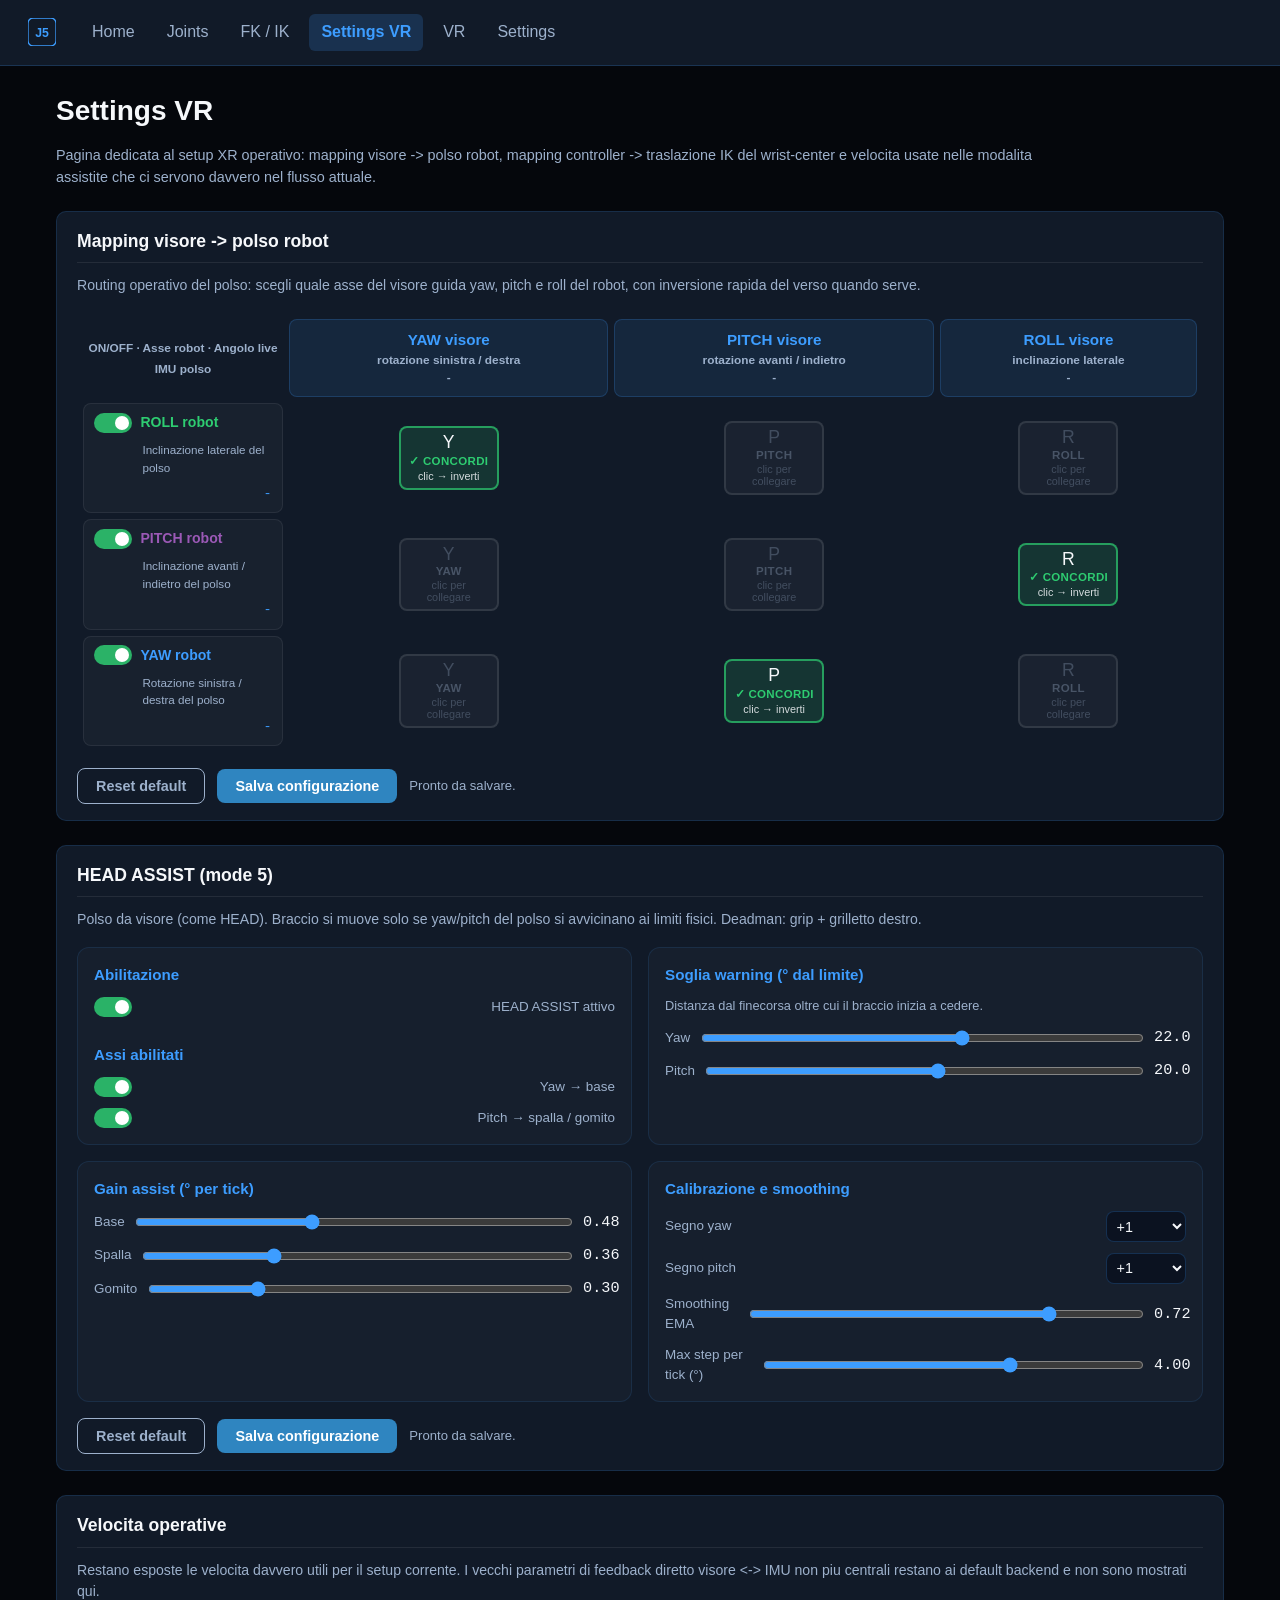
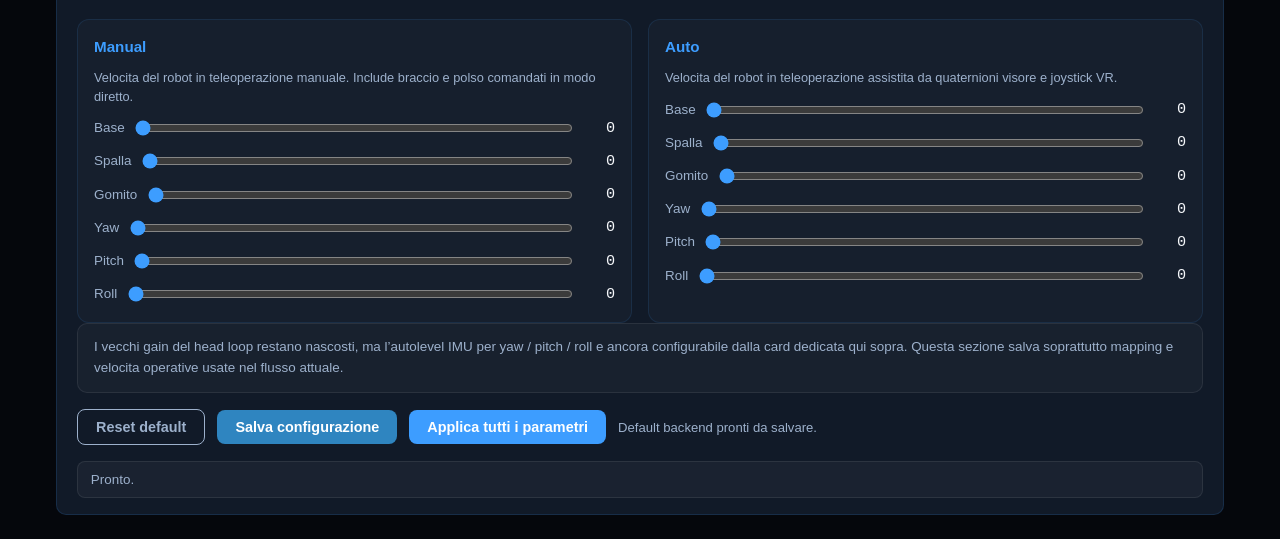
==== web/dashboard/imu-vr.html @ 510c110b "Initial slim workbench publication from local working tree" ====
<!DOCTYPE html>
<html lang="it">
<head>
  <meta charset="UTF-8">
  <meta name="viewport" content="width=device-width, initial-scale=1.0">
  <title>JONNY5 Dashboard - Settings VR</title>
  <link rel="icon" href="img/favicon.svg" type="image/svg+xml">
  <link rel="stylesheet" href="../shared/css/base.css">
  <link rel="stylesheet" href="css/dashboard.css">
  <style>
    /* Patch bay — specifico di questa pagina */
    .patchbay-wrap { margin-top: 1rem; overflow-x: auto; }
    .patchbay {
      border-collapse: separate;
      border-spacing: 6px;
      width: 100%;
      font-size: 0.88rem;
    }
    .patchbay th.pb-corner { width: 200px; }
    .patchbay th.pb-col {
      text-align: center;
      padding: 0.55rem 0.4rem;
      background: rgba(61,157,255,0.10);
      border: 1px solid rgba(61,157,255,0.2);
      border-radius: 8px;
    }
    .pb-col-main { font-size: 0.95rem; font-weight: 700; color: var(--primary, #3d9dff); }
    .pb-col-sub  { font-size: 0.74rem; color: var(--muted, #9db1cc); }
    .patchbay td.pb-row-label {
      padding: 0.5rem 0.65rem;
      background: rgba(255,255,255,0.03);
      border: 1px solid rgba(255,255,255,0.07);
      border-radius: 8px;
      display: flex;
      align-items: center;
      gap: 0.5rem;
      flex-wrap: wrap;
    }
    .pb-row-main { font-weight: 700; }
    .pb-row-sub  { width: 100%; padding-left: 48px; font-size: 0.73rem; color: var(--muted, #9db1cc); }
    .pb-row-live { margin-left: auto; font-size: 0.84rem; font-family: monospace; color: var(--primary, #3d9dff); }
    .pb-cell     { text-align: center; vertical-align: middle; padding: 0.35rem; }
    .pb-btn {
      display: inline-flex;
      flex-direction: column;
      align-items: center;
      justify-content: center;
      gap: 2px;
      width: 100px;
      min-height: 54px;
      padding: 6px 8px;
      border-radius: 8px;
      cursor: pointer;
      border: 2px solid rgba(255,255,255,0.10);
      background: rgba(255,255,255,0.04);
      color: var(--muted, #9db1cc);
      transition: all 0.15s ease;
      user-select: none;
      font-family: inherit;
    }
    .pb-btn:hover            { border-color: rgba(61,157,255,0.5); color: var(--text, #f6f8fb); }
    .pb-btn.pb-active        { background: rgba(46,204,113,0.15); border-color: rgba(46,204,113,0.7); color: var(--text, #f6f8fb); }
    .pb-btn.pb-active.pb-inv { background: rgba(239,68,68,0.15);  border-color: rgba(239,68,68,0.7); }
    .pb-btn.pb-disabled      { opacity: 0.35; pointer-events: none; }
    .pb-btn .pb-icon  { font-size: 1.1rem; line-height: 1; }
    .pb-btn .pb-label { font-size: 0.72rem; font-weight: 700; letter-spacing: 0.03em; }
    .pb-btn .pb-sign  { font-size: 0.68rem; opacity: 0.85; }
  </style>
<script src="../shared/js/j5_config.js"></script>
  <script type="module" src="js/imu_vr.js"></script>
  <script type="module" src="js/dashboard.js"></script>
</head>
<body>
  <div id="navbar"></div>

  <div class="content">
    <h1>Settings VR</h1>
    <p class="page-lead">
      Pagina dedicata al setup XR operativo: mapping visore -> polso robot, mapping controller -> traslazione IK
      del wrist-center e velocita usate nelle modalita assistite che ci servono davvero nel flusso attuale.
    </p>

    <div class="panel section">
      <h2>Mapping visore -> polso robot</h2>
      <p class="section-copy">
        Routing operativo del polso: scegli quale asse del visore guida yaw, pitch e roll del robot,
        con inversione rapida del verso quando serve.
      </p>

      <div class="patchbay-wrap">
        <table class="patchbay" id="patchbay-table">
          <thead>
            <tr>
              <th class="pb-corner">
                <span class="pb-col-sub">ON/OFF · Asse robot · Angolo live IMU polso</span>
              </th>
              <th class="pb-col">
                <div class="pb-col-main">YAW visore</div>
                <div class="pb-col-sub">rotazione sinistra / destra</div>
                <div class="pb-col-sub" id="live-vr-yaw">-</div>
              </th>
              <th class="pb-col">
                <div class="pb-col-main">PITCH visore</div>
                <div class="pb-col-sub">rotazione avanti / indietro</div>
                <div class="pb-col-sub" id="live-vr-pitch">-</div>
              </th>
              <th class="pb-col">
                <div class="pb-col-main">ROLL visore</div>
                <div class="pb-col-sub">inclinazione laterale</div>
                <div class="pb-col-sub" id="live-vr-roll">-</div>
              </th>
            </tr>
          </thead>
          <tbody>
            <tr>
              <td class="pb-row-label">
                <label class="toggle-en" title="Abilita o disabilita il servo ROLL">
                  <input type="checkbox" id="rt-en-roll" checked>
                  <span class="toggle-slider"></span>
                </label>
                <span class="pb-row-main" style="color:#2ecc71;">ROLL robot</span>
                <span class="pb-row-sub">Inclinazione laterale del polso</span>
                <span class="pb-row-live" id="rt-live-roll">-</span>
              </td>
              <td class="pb-cell"><button class="pb-btn" data-servo="roll" data-src="0" id="pb-roll-0"></button></td>
              <td class="pb-cell"><button class="pb-btn" data-servo="roll" data-src="1" id="pb-roll-1"></button></td>
              <td class="pb-cell"><button class="pb-btn" data-servo="roll" data-src="2" id="pb-roll-2"></button></td>
            </tr>
            <tr>
              <td class="pb-row-label">
                <label class="toggle-en" title="Abilita o disabilita il servo PITCH">
                  <input type="checkbox" id="rt-en-pitch" checked>
                  <span class="toggle-slider"></span>
                </label>
                <span class="pb-row-main" style="color:#9b59b6;">PITCH robot</span>
                <span class="pb-row-sub">Inclinazione avanti / indietro del polso</span>
                <span class="pb-row-live" id="rt-live-pitch">-</span>
              </td>
              <td class="pb-cell"><button class="pb-btn" data-servo="pitch" data-src="0" id="pb-pitch-0"></button></td>
              <td class="pb-cell"><button class="pb-btn" data-servo="pitch" data-src="1" id="pb-pitch-1"></button></td>
              <td class="pb-cell"><button class="pb-btn" data-servo="pitch" data-src="2" id="pb-pitch-2"></button></td>
            </tr>
            <tr>
              <td class="pb-row-label">
                <label class="toggle-en" title="Abilita o disabilita il servo YAW">
                  <input type="checkbox" id="rt-en-yaw" checked>
                  <span class="toggle-slider"></span>
                </label>
                <span class="pb-row-main" style="color:#3d9dff;">YAW robot</span>
                <span class="pb-row-sub">Rotazione sinistra / destra del polso</span>
                <span class="pb-row-live" id="rt-live-yaw">-</span>
              </td>
              <td class="pb-cell"><button class="pb-btn" data-servo="yaw" data-src="0" id="pb-yaw-0"></button></td>
              <td class="pb-cell"><button class="pb-btn" data-servo="yaw" data-src="1" id="pb-yaw-1"></button></td>
              <td class="pb-cell"><button class="pb-btn" data-servo="yaw" data-src="2" id="pb-yaw-2"></button></td>
            </tr>
          </tbody>
        </table>
      </div>

      <input type="hidden" id="rt-src-roll" value="2">
      <input type="hidden" id="rt-src-pitch" value="1">
      <input type="hidden" id="rt-src-yaw" value="0">

      <div class="send-row" style="margin-top:1rem;">
        <button class="btn-send-rpy" id="btn-reset-routing" style="background:transparent;border:1px solid var(--muted,#9db1cc);color:var(--muted,#9db1cc);">Reset default</button>
        <button type="button" class="btn-send-rpy save-config-btn" data-status-id="routing-status" data-success-label="Mapping visore" style="background:rgba(52,152,219,0.85);">Salva configurazione</button>
        <span class="send-status" id="routing-status">Pronto da salvare.</span>
      </div>

    </div>

    <div class="panel section" id="head-assist-panel">
      <h2>HEAD ASSIST (mode 5)</h2>
      <p class="section-copy">
        Polso da visore (come HEAD). Braccio si muove solo se yaw/pitch del polso si avvicinano
        ai limiti fisici. Deadman: grip + grilletto destro.
      </p>

      <div class="tune-grid" style="grid-template-columns:repeat(2, minmax(0, 1fr));">
        <div class="tune-group">
          <h3>Abilitazione</h3>
          <div class="tune-row">
            <label class="toggle-en" title="Abilita HEAD ASSIST lato server">
              <input type="checkbox" id="ha-enabled" checked>
              <span class="toggle-slider"></span>
            </label>
            <span>HEAD ASSIST attivo</span>
          </div>
          <h3 style="margin-top:1rem;">Assi abilitati</h3>
          <div class="tune-row">
            <label class="toggle-en"><input type="checkbox" id="ha-en-yaw" checked><span class="toggle-slider"></span></label>
            <span>Yaw → base</span>
          </div>
          <div class="tune-row">
            <label class="toggle-en"><input type="checkbox" id="ha-en-pitch" checked><span class="toggle-slider"></span></label>
            <span>Pitch → spalla / gomito</span>
          </div>
        </div>
        <div class="tune-group">
          <h3>Soglia warning (° dal limite)</h3>
          <div class="tune-note">Distanza dal finecorsa oltre cui il braccio inizia a cedere.</div>
          <div class="tune-row"><label for="ha-yaw-warn">Yaw</label><input type="range" id="ha-yaw-warn" min="3" max="35" step="0.5" value="22"><span class="tune-val" id="tv-ha-yaw-warn">22</span></div>
          <div class="tune-row"><label for="ha-pitch-warn">Pitch</label><input type="range" id="ha-pitch-warn" min="3" max="35" step="0.5" value="20"><span class="tune-val" id="tv-ha-pitch-warn">20</span></div>
        </div>
      </div>

      <div class="tune-grid" style="margin-top:1rem;grid-template-columns:repeat(2, minmax(0, 1fr));">
        <div class="tune-group">
          <h3>Gain assist (° per tick)</h3>
          <div class="tune-row"><label for="ha-gain-base">Base</label><input type="range" id="ha-gain-base" min="0" max="1.2" step="0.01" value="0.48"><span class="tune-val" id="tv-ha-gain-base">0.48</span></div>
          <div class="tune-row"><label for="ha-gain-spalla">Spalla</label><input type="range" id="ha-gain-spalla" min="0" max="1.2" step="0.01" value="0.36"><span class="tune-val" id="tv-ha-gain-spalla">0.36</span></div>
          <div class="tune-row"><label for="ha-gain-gomito">Gomito</label><input type="range" id="ha-gain-gomito" min="0" max="1.2" step="0.01" value="0.30"><span class="tune-val" id="tv-ha-gain-gomito">0.30</span></div>
        </div>
        <div class="tune-group">
          <h3>Calibrazione e smoothing</h3>
          <div class="tune-row"><label for="ha-sign-yaw">Segno yaw</label>
            <select id="ha-sign-yaw" style="min-width:5rem;padding:0.35rem;border-radius:8px;"><option value="1">+1</option><option value="-1">-1</option></select></div>
          <div class="tune-row"><label for="ha-sign-pitch">Segno pitch</label>
            <select id="ha-sign-pitch" style="min-width:5rem;padding:0.35rem;border-radius:8px;"><option value="1">+1</option><option value="-1">-1</option></select></div>
          <div class="tune-row"><label for="ha-assist-alpha">Smoothing EMA</label><input type="range" id="ha-assist-alpha" min="0.05" max="0.92" step="0.01" value="0.72"><span class="tune-val" id="tv-ha-assist-alpha">0.72</span></div>
          <div class="tune-row"><label for="ha-max-step">Max step per tick (°)</label><input type="range" id="ha-max-step" min="0.2" max="6" step="0.05" value="4.0"><span class="tune-val" id="tv-ha-max-step">4.0</span></div>
        </div>
      </div>

      <div class="send-row" style="margin-top:1rem;">
        <button class="btn-send-rpy" id="btn-reset-head-assist" style="background:transparent;border:1px solid var(--muted,#9db1cc);color:var(--muted,#9db1cc);">Reset default</button>
        <button type="button" class="btn-send-rpy save-config-btn" data-status-id="head-assist-status" data-success-label="HEAD ASSIST" style="background:rgba(52,152,219,0.85);">Salva configurazione</button>
        <span class="send-status" id="head-assist-status">Pronto da salvare.</span>
      </div>
    </div>

    <div class="panel section">
      <h2>Velocita operative</h2>
      <p class="section-copy">
        Restano esposte le velocita davvero utili per il setup corrente. I vecchi parametri di feedback
        diretto visore <-> IMU non piu centrali restano ai default backend e non sono mostrati qui.
      </p>

      <div class="tune-grid" style="grid-template-columns:repeat(2, minmax(0, 1fr));">
        <div class="tune-group">
          <h3>Manual</h3>
          <div class="tune-note">Velocita del robot in teleoperazione manuale. Include braccio e polso comandati in modo diretto.</div>
          <div class="tune-row"><label for="tg-vel-base">Base</label><input type="range" id="tg-vel-base" min="0" max="600" step="1" value="0"><span class="tune-val" id="tv-vel-base">0</span></div>
          <div class="tune-row"><label for="tg-vel-spalla">Spalla</label><input type="range" id="tg-vel-spalla" min="0" max="600" step="1" value="0"><span class="tune-val" id="tv-vel-spalla">0</span></div>
          <div class="tune-row"><label for="tg-vel-gomito">Gomito</label><input type="range" id="tg-vel-gomito" min="0" max="600" step="1" value="0"><span class="tune-val" id="tv-vel-gomito">0</span></div>
          <div class="tune-row"><label for="tg-vel-yaw">Yaw</label><input type="range" id="tg-vel-yaw" min="0" max="600" step="1" value="0"><span class="tune-val" id="tv-vel-yaw">0</span></div>
          <div class="tune-row"><label for="tg-vel-pitch">Pitch</label><input type="range" id="tg-vel-pitch" min="0" max="600" step="1" value="0"><span class="tune-val" id="tv-vel-pitch">0</span></div>
          <div class="tune-row"><label for="tg-vel-roll">Roll</label><input type="range" id="tg-vel-roll" min="0" max="600" step="1" value="0"><span class="tune-val" id="tv-vel-roll">0</span></div>
        </div>

        <div class="tune-group">
          <h3>Auto</h3>
          <div class="tune-note">Velocita del robot in teleoperazione assistita da quaternioni visore e joystick VR.</div>
          <div class="tune-row"><label for="tg-vel-base-head">Base</label><input type="range" id="tg-vel-base-head" min="0" max="600" step="1" value="0"><span class="tune-val" id="tv-vel-base-head">0</span></div>
          <div class="tune-row"><label for="tg-vel-spalla-head">Spalla</label><input type="range" id="tg-vel-spalla-head" min="0" max="600" step="1" value="0"><span class="tune-val" id="tv-vel-spalla-head">0</span></div>
          <div class="tune-row"><label for="tg-vel-gomito-head">Gomito</label><input type="range" id="tg-vel-gomito-head" min="0" max="600" step="1" value="0"><span class="tune-val" id="tv-vel-gomito-head">0</span></div>
          <div class="tune-row"><label for="tg-vel-yaw-head">Yaw</label><input type="range" id="tg-vel-yaw-head" min="0" max="600" step="1" value="0"><span class="tune-val" id="tv-vel-yaw-head">0</span></div>
          <div class="tune-row"><label for="tg-vel-pitch-head">Pitch</label><input type="range" id="tg-vel-pitch-head" min="0" max="600" step="1" value="0"><span class="tune-val" id="tv-vel-pitch-head">0</span></div>
          <div class="tune-row"><label for="tg-vel-roll-head">Roll</label><input type="range" id="tg-vel-roll-head" min="0" max="600" step="1" value="0"><span class="tune-val" id="tv-vel-roll-head">0</span></div>
        </div>
      </div>

      <div class="note-box">
        I vecchi gain del head loop restano nascosti, ma l’autolevel IMU per yaw / pitch / roll e
        ancora configurabile dalla card dedicata qui sopra. Questa sezione salva soprattutto mapping
        e velocita operative usate nel flusso attuale.
      </div>

      <div class="send-row" style="margin-top:1rem;">
        <button class="btn-send-rpy" id="btn-reset-params" style="background:transparent;border:1px solid var(--muted,#9db1cc);color:var(--muted,#9db1cc);">Reset default</button>
        <button type="button" class="btn-send-rpy save-config-btn" data-status-id="params-status" data-success-label="Velocita operative" style="background:rgba(52,152,219,0.85);">Salva configurazione</button>
        <button type="button" class="btn-send-rpy apply-all-params">Applica tutti i parametri</button>
        <span class="send-status" id="params-status">Salva persiste sul Raspberry. Applica invia al firmware.</span>
      </div>

      <div class="status-bar" id="global-status" style="margin-top:1rem;">Pronto.</div>
    </div>
  </div>

  <script>
    fetch("navbar.html")
      .then((r) => r.text())
      .then((html) => {
        document.getElementById("navbar").innerHTML = html;
        document.dispatchEvent(new CustomEvent("navbar-loaded"));
      });
  </script>
</body>
</html>
---- web/shared/css/base.css ----
/* Base palette + reset per tutto JONNY5-4.0 */
:root {
    --bg: #05070c;
    --panel: #111a28;
    --text: #f6f8fb;
    --muted: #9db1cc;
    --primary: #3d9dff;
    --secondary: #12c2b2;
    --danger: #ff5161;
    --success: #4caf50;
    --warning: #ff9800;
}
* { margin:0; padding:0; box-sizing:border-box; }
body { font-family: "Segoe UI", sans-serif; }
---- web/dashboard/css/dashboard.css ----
/* ============================================================
   JONNY5-4.0 — Dashboard design system
   Fonte: base.css definisce le variabili :root
   ============================================================ */

/* ── Body & layout ──────────────────────────────────────────── */
body {
  background: var(--bg, #05070c);
  color: var(--text, #f6f8fb);
  font-family: -apple-system, BlinkMacSystemFont, "Segoe UI", Roboto, sans-serif;
  line-height: 1.5;
}

.content {
  max-width: 1200px;
  margin: 0 auto;
  padding: 1.5rem 1rem;
}

.content h1 {
  font-size: 1.75rem;
  margin-bottom: 0.75rem;
}

/* ── Navbar ─────────────────────────────────────────────────── */
.navbar {
  display: flex;
  align-items: center;
  gap: 0.5rem;
  padding: 0.75rem 1rem;
  background: var(--panel, #111a28);
  border-bottom: 1px solid rgba(61, 157, 255, 0.2);
  flex-wrap: wrap;
}
.navbar a {
  color: var(--muted, #9db1cc);
  text-decoration: none;
  padding: 0.4rem 0.75rem;
  border-radius: 6px;
  transition: color 0.15s, background 0.15s;
}
.navbar a:hover {
  color: var(--text, #f6f8fb);
  background: rgba(61, 157, 255, 0.12);
}
.navbar a.active {
  color: var(--primary, #3d9dff);
  background: rgba(61, 157, 255, 0.18);
  font-weight: 600;
}
.navbar-brand {
  padding: 0.25rem;
  margin-right: 0.25rem;
  display: flex;
  align-items: center;
}
.navbar-icon { display: block; vertical-align: middle; }

/* ── Panels ─────────────────────────────────────────────────── */
.panel {
  background: var(--panel, #111a28);
  border: 1px solid rgba(61, 157, 255, 0.15);
  border-radius: 10px;
  padding: 1rem 1.25rem;
  margin-bottom: 1rem;
}
.panel h2 {
  font-size: 1.1rem;
  margin-bottom: 0.75rem;
  padding-bottom: 0.5rem;
  border-bottom: 1px solid rgba(255, 255, 255, 0.08);
}
.panel-elevated { box-shadow: 0 4px 20px rgba(0, 0, 0, 0.4); }

/* Panel header: titolo a sinistra + pulsante a destra */
.panel-header {
  display: flex;
  align-items: center;
  justify-content: space-between;
  gap: 0.75rem;
  margin-bottom: 0.75rem;
}
.panel-header h2 { margin: 0; border-bottom: none; padding-bottom: 0; }

.section { margin-bottom: 1.5rem; }
.section:last-child { margin-bottom: 0; }

/* ── Grid utilities ─────────────────────────────────────────── */
.grid { display: grid; gap: 1rem; }
.grid-2 { grid-template-columns: repeat(2, 1fr); }
.grid-3 { grid-template-columns: repeat(3, 1fr); }
.grid-4 { grid-template-columns: repeat(4, minmax(180px, 1fr)); gap: 24px; }

@media (max-width: 768px) {
  .grid-2, .grid-3, .grid-4 { grid-template-columns: 1fr; }
}

/* ── Spacing utilities ──────────────────────────────────────── */
.util-mt-1 { margin-top: 0.5rem; }
.util-mt-2 { margin-top: 1rem; }
.util-mb-1 { margin-bottom: 0.5rem; }
.util-mb-2 { margin-bottom: 1rem; }

/* ── Buttons ─────────────────────────────────────────────────── */
.btn {
  padding: 10px 20px;
  border-radius: 8px;
  font-weight: 600;
  cursor: pointer;
  border: none;
  font-size: 14px;
  font-family: inherit;
  transition: opacity 0.15s, background 0.15s;
  display: inline-flex;
  align-items: center;
  gap: 0.35rem;
  line-height: 1;
}
.btn:hover { opacity: 0.88; }
.btn.primary  { background: var(--primary, #3d9dff); color: #fff; }
.btn.danger   { background: var(--danger, #ff5161); color: #fff; }
.btn.success  { background: var(--success, #4caf50); color: #fff; }
.btn.ghost {
  background: transparent;
  color: var(--muted, #9db1cc);
  border: 1px solid rgba(157, 177, 204, 0.4);
}
.btn.ghost:hover { color: var(--text); border-color: var(--muted); }
.btn.ghost.active {
  background: rgba(46, 204, 113, 0.15);
  color: #6ee7b7;
  border-color: rgba(46, 204, 113, 0.55);
}
/* Pulsanti modalità: display-only sulla dashboard (disabled), ma lo stato active rimane luminoso */
.btn.ghost.active:disabled,
.btn.ghost.active[disabled] {
  opacity: 1;
  cursor: default;
}
/* Dimensioni */
.btn-sm, .btn.sm { padding: 6px 14px; font-size: 0.82rem; }
.btn-xs          { padding: 4px 10px; font-size: 0.76rem; }

/* Pulsante azione (ex btn-send-rpy) — usato in imu-vr e settings */
.btn-action {
  background: var(--primary, #3d9dff);
  color: #fff;
  border: none;
  border-radius: 8px;
  padding: 9px 18px;
  font-size: 0.9rem;
  font-weight: 700;
  cursor: pointer;
  font-family: inherit;
  transition: opacity 0.15s;
}
.btn-action:hover { opacity: 0.86; }
.btn-action.danger  { background: var(--danger, #ff5161); }
.btn-action.ghost   {
  background: transparent;
  border: 1px solid rgba(157, 177, 204, 0.4);
  color: var(--muted, #9db1cc);
}
/* Alias legacy usato nei file esistenti */
.btn-send-rpy {
  background: var(--primary, #3d9dff);
  color: #fff;
  border: none;
  border-radius: 8px;
  padding: 9px 18px;
  font-size: 0.9rem;
  font-weight: 700;
  cursor: pointer;
  font-family: inherit;
  transition: opacity 0.15s;
}
.btn-send-rpy:hover { opacity: 0.86; }
.btn-send-rpy.danger { background: var(--danger, #ff5161); }

/* ── State pills (glass style — coerente su tutte le pagine) ── */
.state-pill {
  display: inline-block;
  padding: 3px 10px;
  border-radius: 12px;
  font-size: 0.78rem;
  font-weight: 700;
  letter-spacing: 0.04em;
  white-space: nowrap;
}
.state-on      { background: rgba(46, 204, 113, 0.15); color: #6ee7b7; border: 1px solid rgba(46, 204, 113, 0.45); }
.state-off     { background: rgba(239, 68, 68, 0.15);  color: #fca5a5; border: 1px solid rgba(239, 68, 68, 0.4); }
.state-warn    { background: rgba(245, 158, 11, 0.15); color: #fcd34d; border: 1px solid rgba(245, 158, 11, 0.4); }
.state-unknown { background: rgba(148, 163, 184, 0.12); color: #94a3b8; border: 1px solid rgba(148, 163, 184, 0.3); }

/* ── Form elements — stile globale coerente ──────────────────── */
input[type="number"],
input[type="text"],
input[type="email"] {
  background: rgba(10, 17, 32, 0.9);
  border: 1px solid rgba(61, 157, 255, 0.22);
  border-radius: 6px;
  color: var(--text, #f6f8fb);
  font-size: 0.9rem;
  padding: 0.35rem 0.5rem;
  font-family: inherit;
  transition: border-color 0.15s;
}
input[type="number"]:focus,
input[type="text"]:focus {
  outline: none;
  border-color: var(--primary, #3d9dff);
}
input[type="number"]:disabled,
input[type="text"]:disabled {
  opacity: 0.4;
  cursor: not-allowed;
}
input[type="range"] {
  accent-color: var(--primary, #3d9dff);
  cursor: pointer;
  width: 100%;
}
select {
  background: rgba(10, 17, 32, 0.9);
  border: 1px solid rgba(61, 157, 255, 0.22);
  border-radius: 6px;
  color: var(--text, #f6f8fb);
  padding: 0.35rem 0.6rem;
  font-family: inherit;
  font-size: 0.9rem;
  transition: border-color 0.15s;
}
select:focus { outline: none; border-color: var(--primary, #3d9dff); }

/* ── Toggle switch ──────────────────────────────────────────── */
.toggle-en {
  position: relative;
  display: inline-block;
  width: 38px;
  height: 20px;
  flex-shrink: 0;
}
.toggle-en input { opacity: 0; width: 0; height: 0; }
.toggle-slider {
  position: absolute;
  inset: 0;
  background: rgba(255, 255, 255, 0.15);
  border-radius: 999px;
  cursor: pointer;
  transition: background 0.2s;
}
.toggle-slider::before {
  content: "";
  position: absolute;
  left: 3px;
  bottom: 3px;
  width: 14px;
  height: 14px;
  border-radius: 50%;
  background: #fff;
  transition: transform 0.2s;
}
.toggle-en input:checked + .toggle-slider { background: rgba(46, 204, 113, 0.85); }
.toggle-en input:checked + .toggle-slider::before { transform: translateX(18px); }

/* ── Text helpers ───────────────────────────────────────────── */
.section-copy {
  margin: 0 0 1rem;
  color: var(--muted, #9db1cc);
  font-size: 0.88rem;
  line-height: 1.55;
}
.page-lead {
  max-width: 980px;
  margin-bottom: 1.4rem;
  color: var(--muted, #9db1cc);
  font-size: 0.9rem;
  line-height: 1.55;
}

/* ── Status bar ─────────────────────────────────────────────── */
.status-bar {
  padding: 0.45rem 0.8rem;
  border-radius: 8px;
  font-size: 0.84rem;
  background: rgba(255, 255, 255, 0.04);
  border: 1px solid rgba(255, 255, 255, 0.08);
  color: var(--muted, #9db1cc);
  min-height: 28px;
}
.status-bar.ok  { background: rgba(46, 204, 113, 0.10); color: #6ee7b7; border-color: rgba(46, 204, 113, 0.45); }
.status-bar.err { background: rgba(239, 68, 68, 0.10);  color: #fca5a5; border-color: rgba(239, 68, 68, 0.45); }

/* ── Send row ───────────────────────────────────────────────── */
.send-row {
  display: flex;
  gap: 0.75rem;
  align-items: center;
  flex-wrap: wrap;
}
.send-status {
  font-size: 0.82rem;
  color: var(--muted, #9db1cc);
}

/* ── Sync line (stato operazione in corso) ───────────────────── */
.vr-sync-line {
  font-size: 0.82rem;
  margin: 0.35rem 0 0.6rem;
  padding: 0.4rem 0.65rem;
  border-radius: 6px;
  border: 1px solid rgba(255, 255, 255, 0.10);
  color: var(--muted, #9db1cc);
}
.vr-sync-line.ok      { border-color: rgba(46, 204, 113, 0.45); color: #6ee7b7; }
.vr-sync-line.err     { border-color: rgba(239, 68, 68, 0.45);  color: #fca5a5; }
.vr-sync-line.waiting { border-color: rgba(61, 157, 255, 0.35); color: #8ebfff; }

/* ── Note box ───────────────────────────────────────────────── */
.note-box {
  padding: 0.85rem 1rem;
  border-radius: 10px;
  background: rgba(255, 255, 255, 0.03);
  border: 1px solid rgba(255, 255, 255, 0.08);
  color: var(--muted, #9db1cc);
  font-size: 0.84rem;
  line-height: 1.55;
}
.note-box strong { color: var(--text); }

/* ── Tune grid system (config/tuning panels) ─────────────────── */
.tune-grid {
  display: grid;
  grid-template-columns: repeat(3, minmax(0, 1fr));
  gap: 1rem;
}
@media (max-width: 980px) {
  .tune-grid { grid-template-columns: 1fr; }
}
.tune-group {
  background: rgba(255, 255, 255, 0.025);
  border: 1px solid rgba(61, 157, 255, 0.12);
  border-radius: 12px;
  padding: 1rem;
  display: flex;
  flex-direction: column;
  gap: 0.65rem;
}
.tune-group h3 {
  margin: 0;
  font-size: 0.95rem;
  color: var(--primary, #3d9dff);
  font-weight: 700;
}
.tune-note {
  font-size: 0.8rem;
  color: var(--muted, #9db1cc);
  line-height: 1.45;
}
.tune-row {
  display: flex;
  align-items: center;
  justify-content: space-between;
  gap: 0.65rem;
  font-size: 0.84rem;
  color: var(--muted, #9db1cc);
}
.tune-row input[type="range"] { width: 100%; }
.tune-val {
  color: var(--text, #f6f8fb);
  font-family: ui-monospace, "Cascadia Code", monospace;
  font-size: 0.95rem;
  min-width: 3.5ch;
  text-align: right;
}

/* ── Hero ───────────────────────────────────────────────────── */
.hero {
  background: linear-gradient(135deg, rgba(34, 72, 141, 0.35), rgba(18, 194, 178, 0.3));
  border-left: 5px solid var(--primary, #3d9dff);
  border-radius: 14px;
  padding: 22px 24px;
  margin-bottom: 1.5rem;
}
.hero-title    { font-size: 1.9rem; margin: 0; font-weight: 700; }
.hero-subtitle { margin-top: 4px; color: var(--muted); font-size: 0.95rem; }

/* ── Diagnostic row ─────────────────────────────────────────── */
.row { display: flex; gap: 12px; flex-wrap: wrap; margin-top: 12px; }
.diagnostic-row { display: flex; gap: 16px; flex-wrap: wrap; margin-top: 16px; }
.diag-box {
  display: flex;
  flex-direction: column;
  background: rgba(255, 255, 255, 0.04);
  padding: 10px 14px;
  border-radius: 10px;
  border: 1px solid rgba(255, 255, 255, 0.08);
  min-width: 110px;
}
.diag-label { color: var(--muted); font-size: 0.72rem; text-transform: uppercase; letter-spacing: 0.04em; }
.diag-value { margin-top: 5px; font-size: 0.88rem; font-weight: 600; }

/* ── Telemetry rows ─────────────────────────────────────────── */
.telemetry-list { margin-top: 12px; }
.t-row {
  display: flex;
  justify-content: space-between;
  padding: 6px 0;
  border-bottom: 1px solid rgba(255, 255, 255, 0.05);
  font-size: 0.88rem;
}
.t-row-muted { font-size: 0.8rem; opacity: 0.5; padding: 3px 0; }
.section-title { color: var(--text); font-size: 1rem; margin-bottom: 0.5rem; }

/* ── Event log ──────────────────────────────────────────────── */
.event-log {
  height: 200px;
  overflow-y: auto;
  padding: 8px;
  background: rgba(0, 0, 0, 0.3);
  border-radius: 10px;
  font-family: ui-monospace, "Cascadia Code", monospace;
  font-size: 0.75rem;
  line-height: 1.55;
}

/* ── Save feedback inline ───────────────────────────────────── */
.save-feedback {
  font-size: 0.82rem;
  margin-left: 0.5rem;
  opacity: 0;
  transition: opacity 0.3s;
}
.save-feedback.visible { opacity: 1; }
.save-feedback.ok  { color: #6ee7b7; }
.save-feedback.err { color: #fca5a5; }

/* ── Badge sola lettura ─────────────────────────────────────── */
.badge-readonly {
  display: inline-block;
  font-size: 0.7rem;
  font-weight: 600;
  color: var(--warning, #ff9800);
  border: 1px solid var(--warning, #ff9800);
  border-radius: 4px;
  padding: 0.1rem 0.4rem;
  margin-left: 0.4rem;
  vertical-align: middle;
  opacity: 0.8;
}
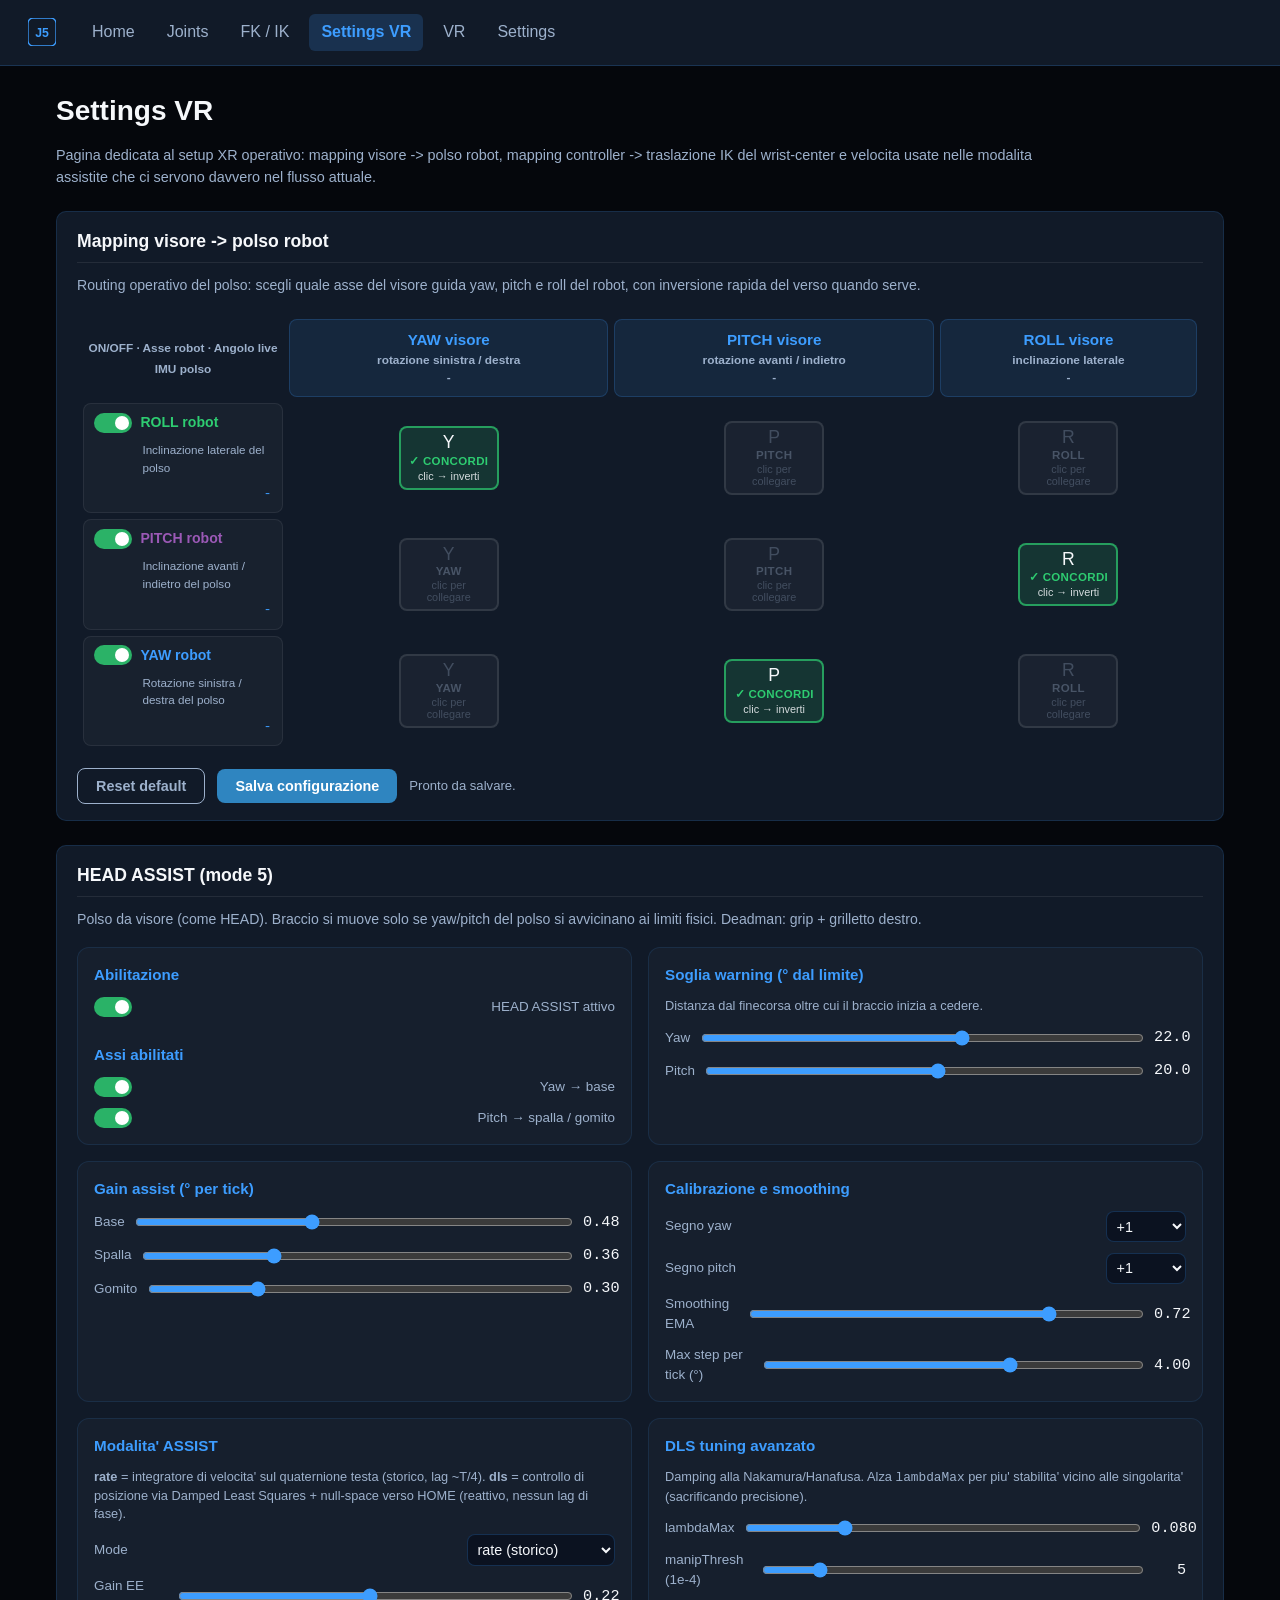
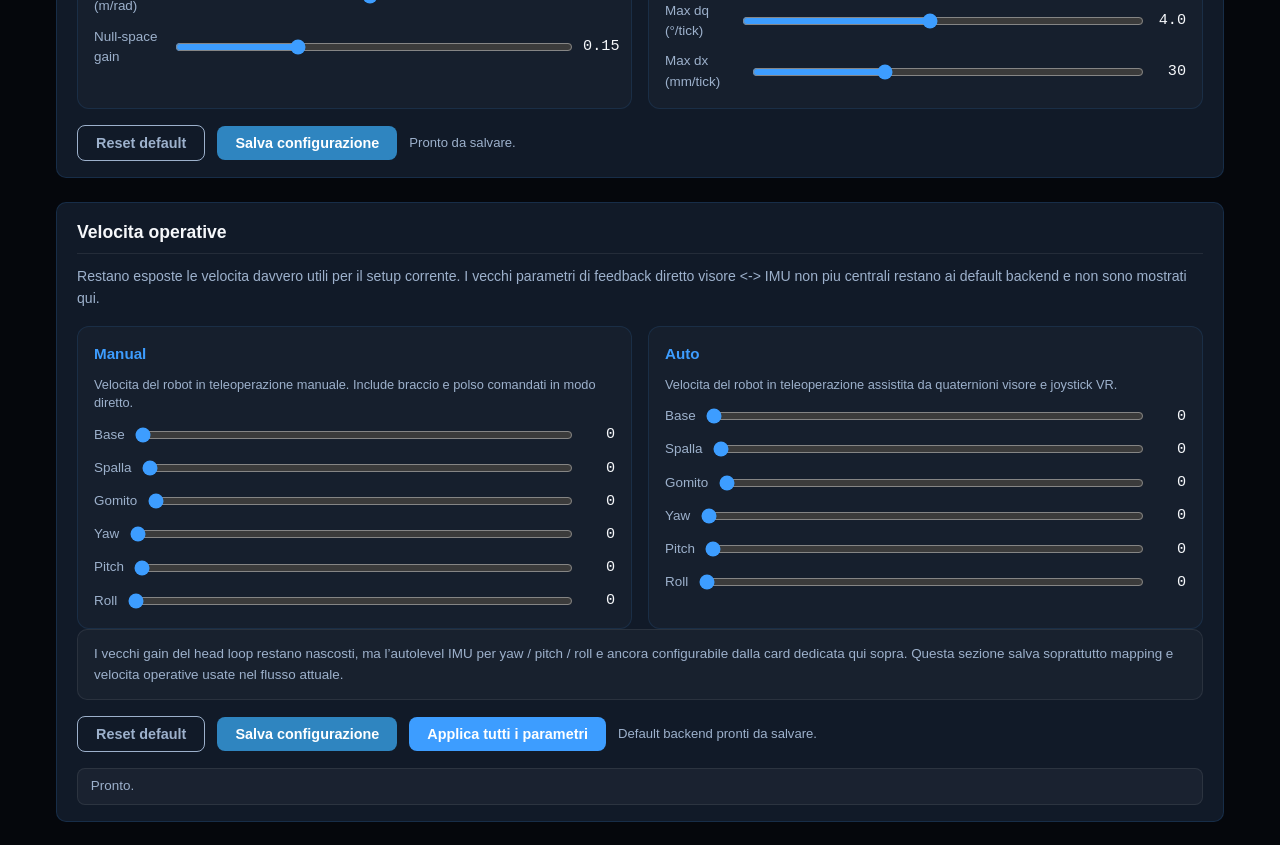
==== commit 7ae12329: "[UPDATE] Sync project state - Add DLS assist prototype and smoke verification - Update VR IMU dashbo" ====
--- a/web/dashboard/imu-vr.html
+++ b/web/dashboard/imu-vr.html
@@ -223,6 +223,36 @@
         </div>
       </div>
 
+      <div class="tune-grid" style="margin-top:1rem;grid-template-columns:repeat(2, minmax(0, 1fr));">
+        <div class="tune-group">
+          <h3>Modalita' ASSIST</h3>
+          <div class="tune-note">
+            <b>rate</b> = integratore di velocita' sul quaternione testa (storico, lag ~T/4).
+            <b>dls</b> = controllo di posizione via Damped Least Squares + null-space verso HOME
+            (reattivo, nessun lag di fase).
+          </div>
+          <div class="tune-row">
+            <label for="ha-mode">Mode</label>
+            <select id="ha-mode" style="min-width:7rem;padding:0.35rem;border-radius:8px;">
+              <option value="rate">rate (storico)</option>
+              <option value="dls">dls (sperimentale)</option>
+            </select>
+          </div>
+          <div class="tune-row"><label for="hdls-gain-m">Gain EE (m/rad)</label><input type="range" id="hdls-gain-m" min="0.05" max="0.40" step="0.01" value="0.22"><span class="tune-val" id="tv-hdls-gain-m">0.22</span></div>
+          <div class="tune-row"><label for="hdls-null-gain">Null-space gain</label><input type="range" id="hdls-null-gain" min="0" max="0.5" step="0.01" value="0.15"><span class="tune-val" id="tv-hdls-null-gain">0.15</span></div>
+        </div>
+        <div class="tune-group">
+          <h3>DLS tuning avanzato</h3>
+          <div class="tune-note">
+            Damping alla Nakamura/Hanafusa. Alza <code>lambdaMax</code> per piu' stabilita' vicino alle singolarita' (sacrificando precisione).
+          </div>
+          <div class="tune-row"><label for="hdls-lambda-max">lambdaMax</label><input type="range" id="hdls-lambda-max" min="0.01" max="0.30" step="0.005" value="0.08"><span class="tune-val" id="tv-hdls-lambda-max">0.08</span></div>
+          <div class="tune-row"><label for="hdls-manip-thresh">manipThresh (1e-4)</label><input type="range" id="hdls-manip-thresh" min="1" max="30" step="1" value="5"><span class="tune-val" id="tv-hdls-manip-thresh">5</span></div>
+          <div class="tune-row"><label for="hdls-max-dq">Max dq (°/tick)</label><input type="range" id="hdls-max-dq" min="0.5" max="8" step="0.1" value="4.0"><span class="tune-val" id="tv-hdls-max-dq">4.0</span></div>
+          <div class="tune-row"><label for="hdls-max-dx">Max dx (mm/tick)</label><input type="range" id="hdls-max-dx" min="5" max="80" step="1" value="30"><span class="tune-val" id="tv-hdls-max-dx">30</span></div>
+        </div>
+      </div>
+
       <div class="send-row" style="margin-top:1rem;">
         <button class="btn-send-rpy" id="btn-reset-head-assist" style="background:transparent;border:1px solid var(--muted,#9db1cc);color:var(--muted,#9db1cc);">Reset default</button>
         <button type="button" class="btn-send-rpy save-config-btn" data-status-id="head-assist-status" data-success-label="HEAD ASSIST" style="background:rgba(52,152,219,0.85);">Salva configurazione</button>
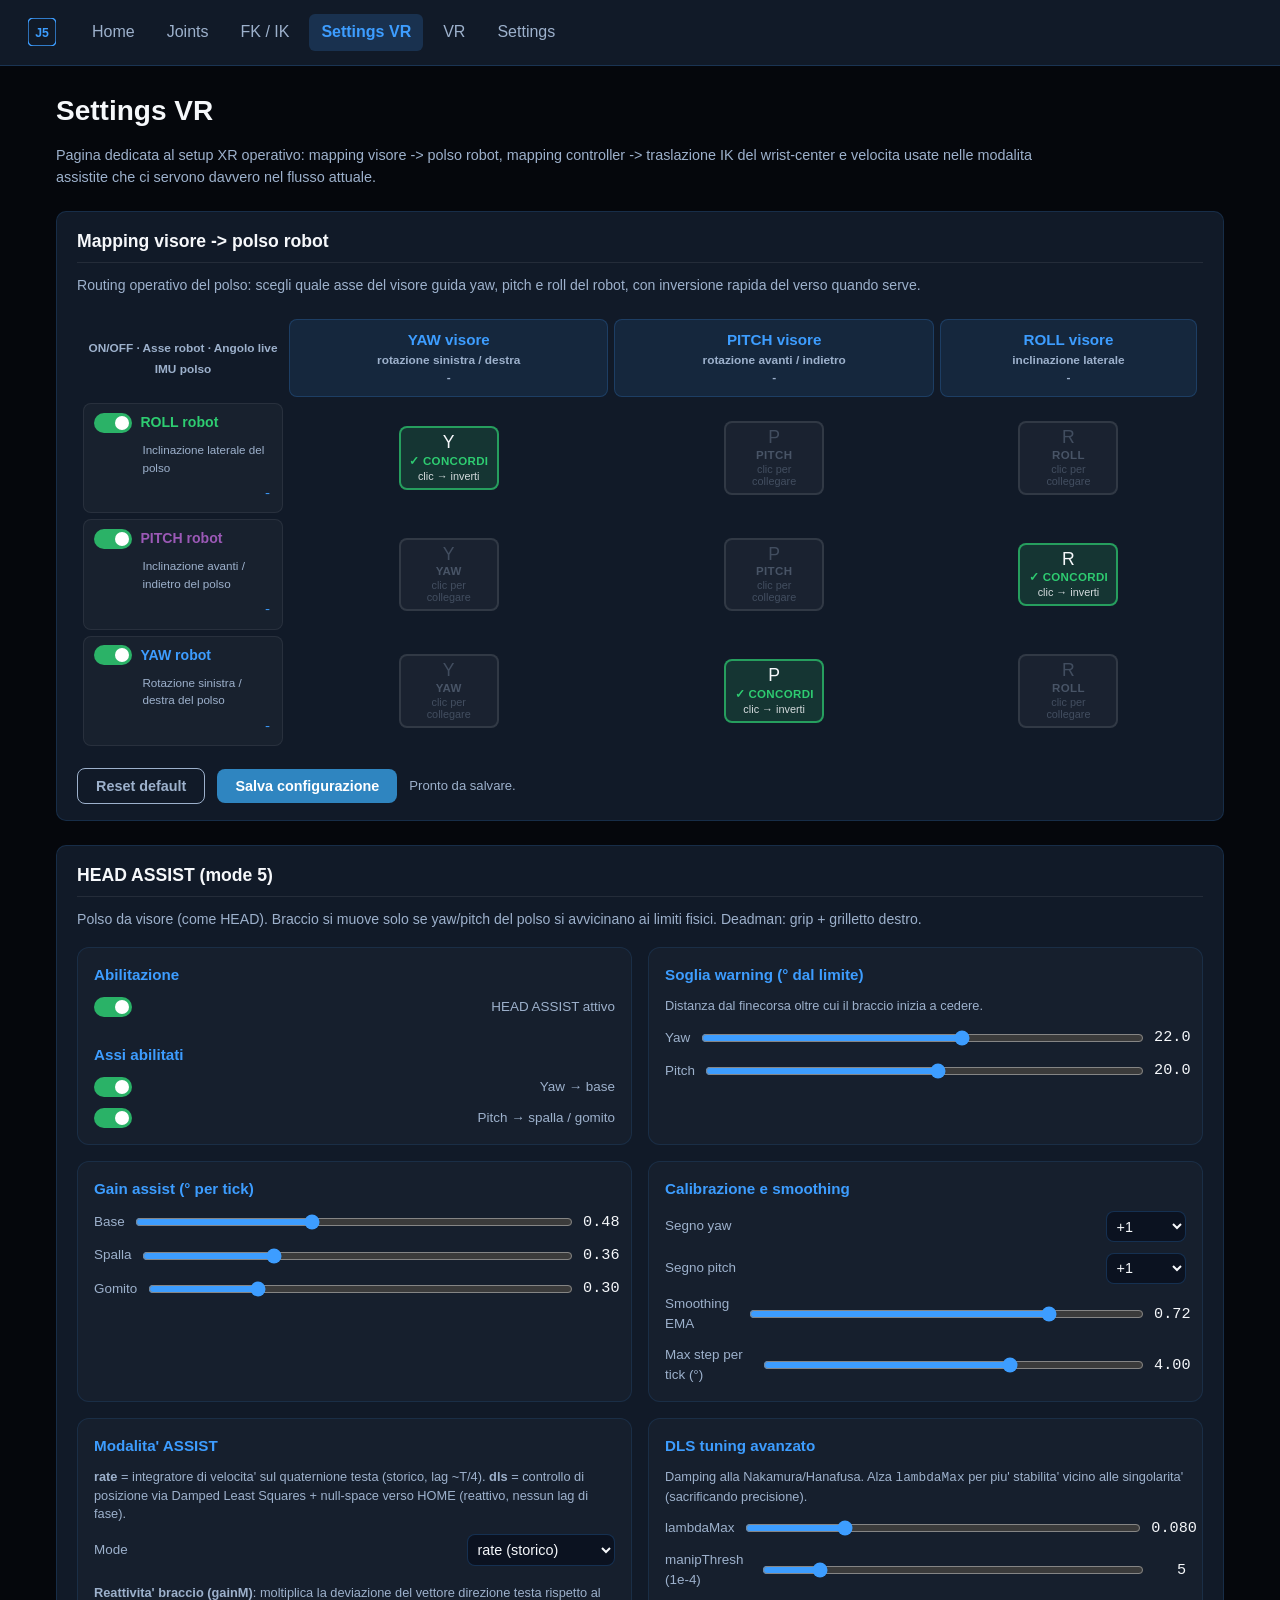
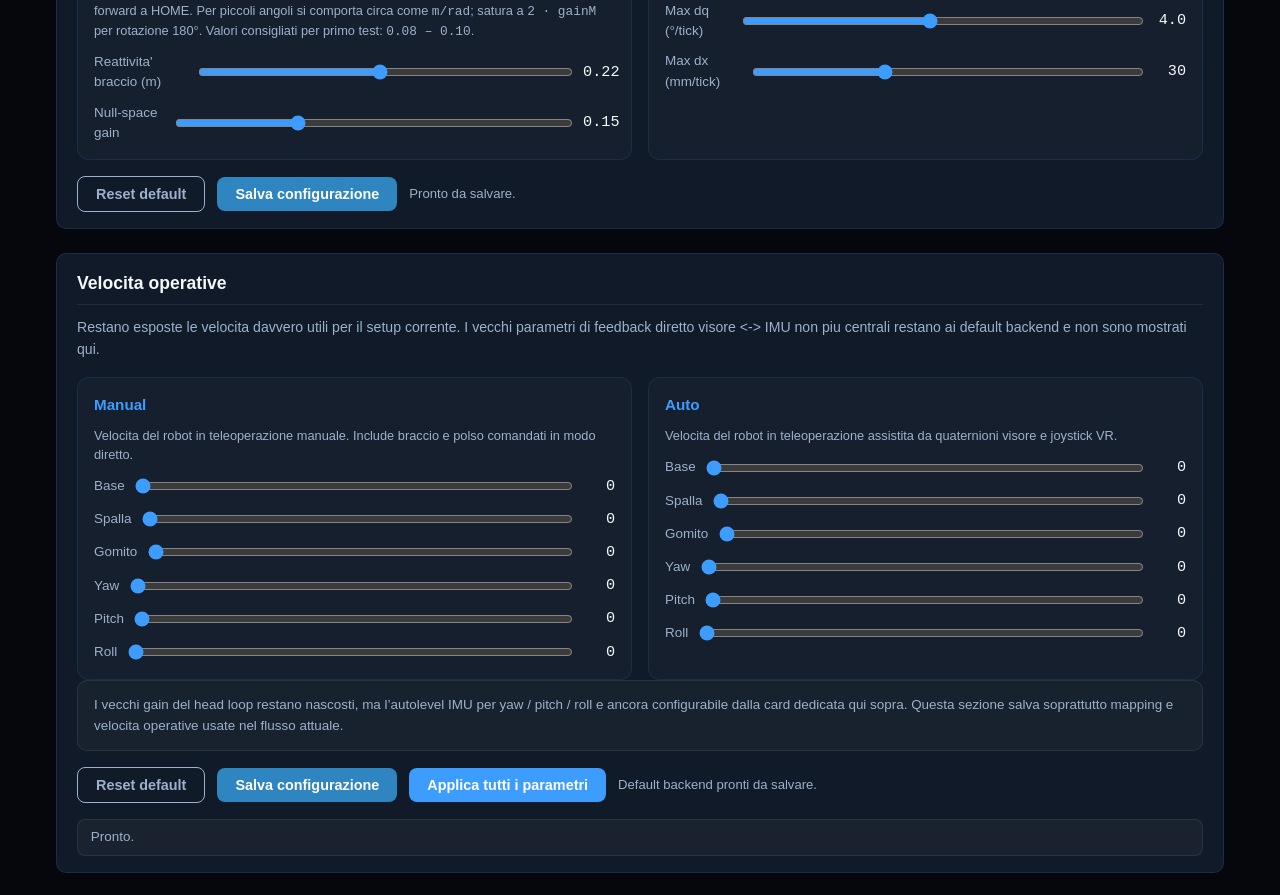
==== commit 740c2f33: "[HARDEN] Improve DLS ASSIST safety and UI config handling - Add physical routing_config backup in DL" ====
--- a/web/dashboard/imu-vr.html
+++ b/web/dashboard/imu-vr.html
@@ -238,7 +238,12 @@
               <option value="dls">dls (sperimentale)</option>
             </select>
           </div>
-          <div class="tune-row"><label for="hdls-gain-m">Gain EE (m/rad)</label><input type="range" id="hdls-gain-m" min="0.05" max="0.40" step="0.01" value="0.22"><span class="tune-val" id="tv-hdls-gain-m">0.22</span></div>
+          <div class="tune-note" style="margin-top:0.5rem;">
+            <b>Reattivita' braccio (gainM)</b>: moltiplica la deviazione del vettore direzione testa rispetto al forward a HOME.
+            Per piccoli angoli si comporta circa come <code>m/rad</code>; satura a <code>2 &middot; gainM</code> per rotazione 180&deg;.
+            Valori consigliati per primo test: <code>0.08 &ndash; 0.10</code>.
+          </div>
+          <div class="tune-row"><label for="hdls-gain-m">Reattivita' braccio (m)</label><input type="range" id="hdls-gain-m" min="0.05" max="0.40" step="0.01" value="0.22"><span class="tune-val" id="tv-hdls-gain-m">0.22</span></div>
           <div class="tune-row"><label for="hdls-null-gain">Null-space gain</label><input type="range" id="hdls-null-gain" min="0" max="0.5" step="0.01" value="0.15"><span class="tune-val" id="tv-hdls-null-gain">0.15</span></div>
         </div>
         <div class="tune-group">
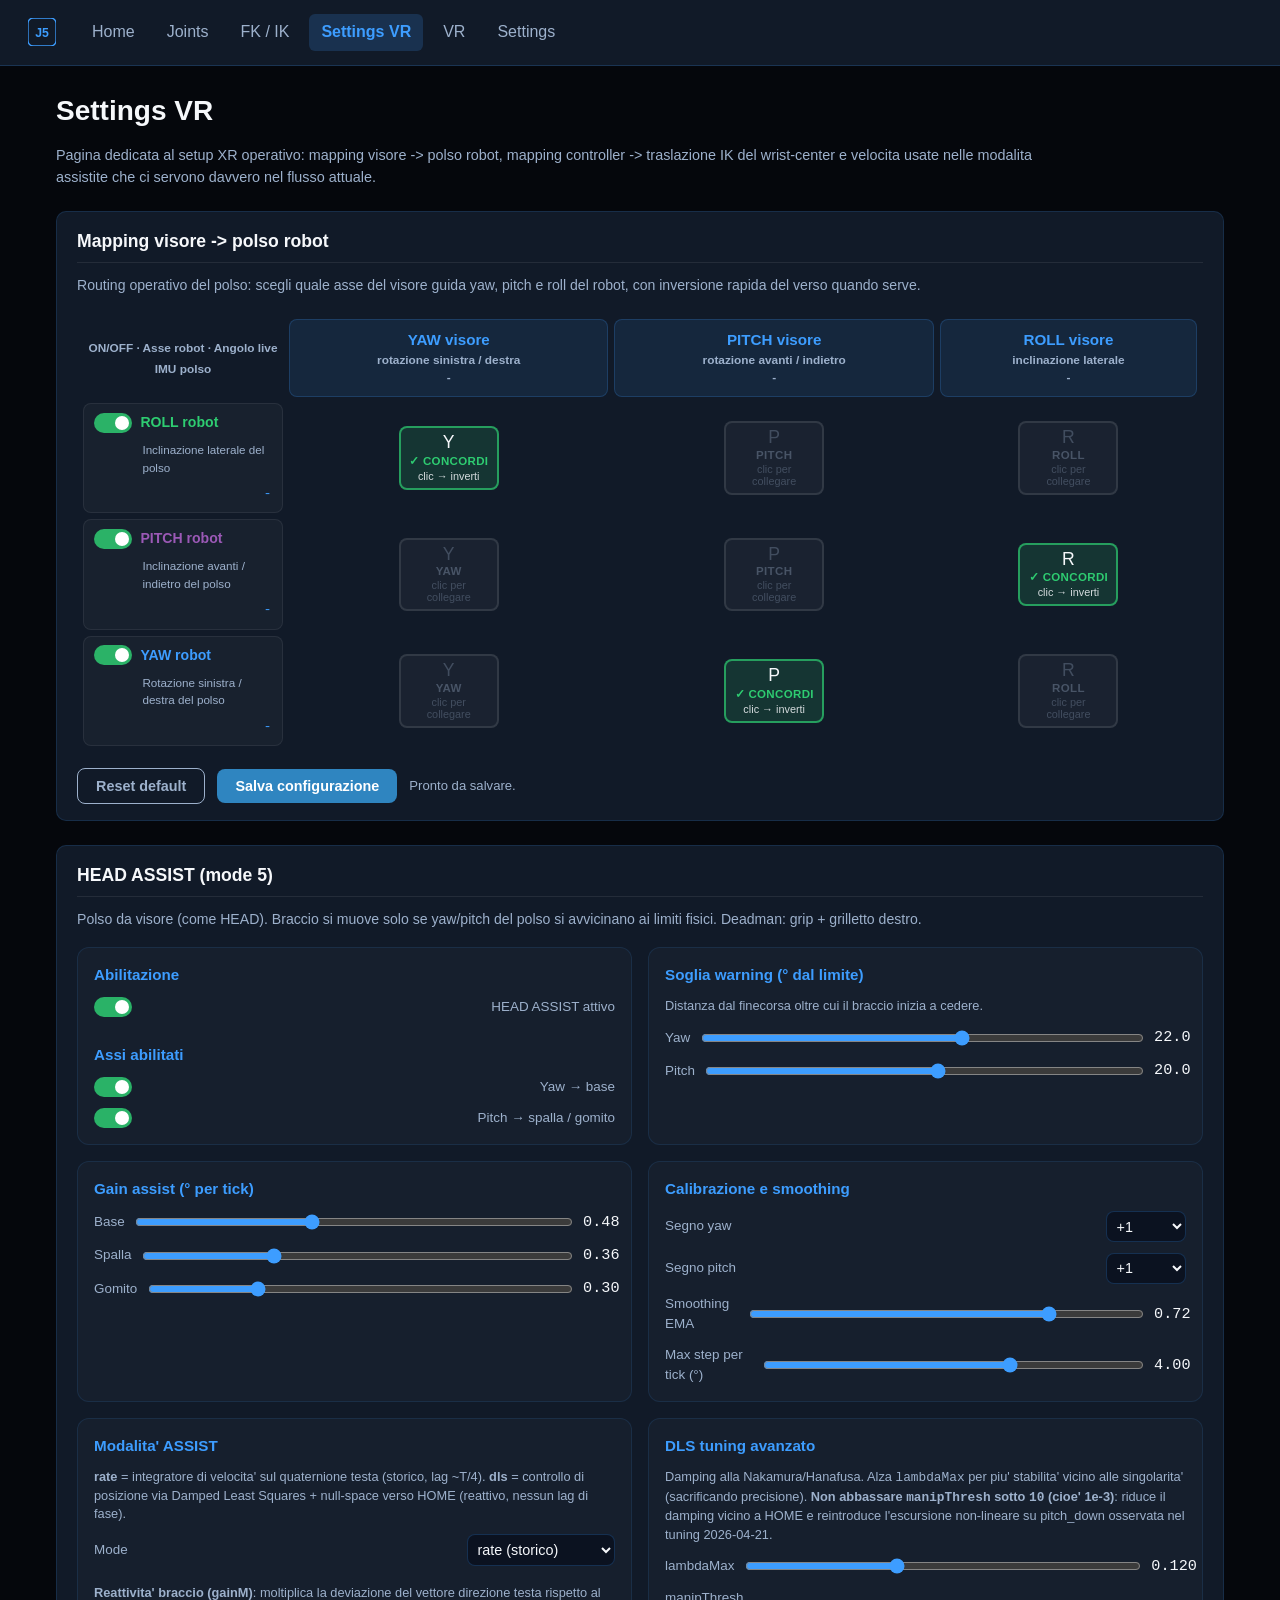
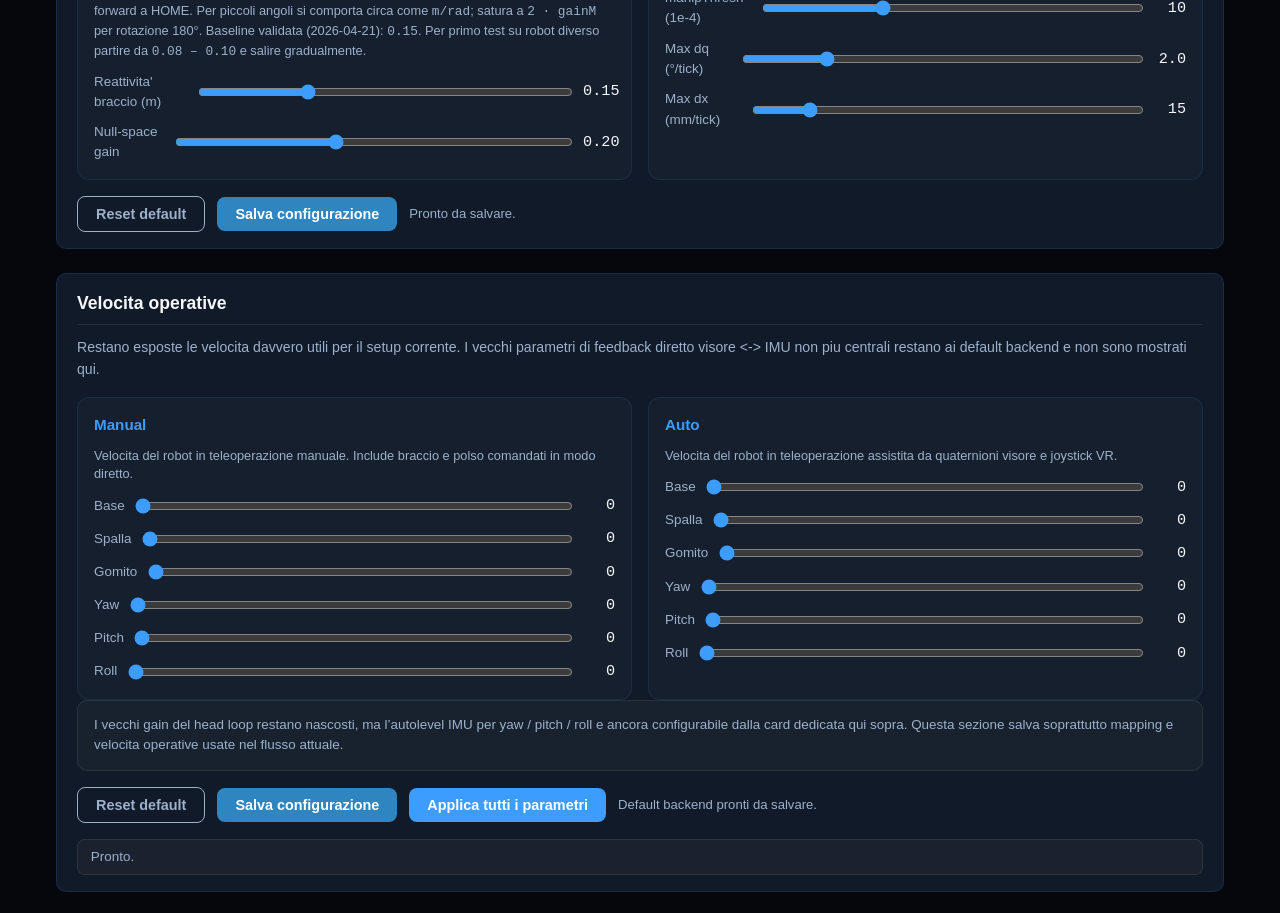
==== commit 8ad990f8: "[DLS] Promote tuned baseline to defaults + fix smoke residual verdict Closing commit for the DLS ASS" ====
--- a/web/dashboard/imu-vr.html
+++ b/web/dashboard/imu-vr.html
@@ -241,20 +241,21 @@
           <div class="tune-note" style="margin-top:0.5rem;">
             <b>Reattivita' braccio (gainM)</b>: moltiplica la deviazione del vettore direzione testa rispetto al forward a HOME.
             Per piccoli angoli si comporta circa come <code>m/rad</code>; satura a <code>2 &middot; gainM</code> per rotazione 180&deg;.
-            Valori consigliati per primo test: <code>0.08 &ndash; 0.10</code>.
-          </div>
-          <div class="tune-row"><label for="hdls-gain-m">Reattivita' braccio (m)</label><input type="range" id="hdls-gain-m" min="0.05" max="0.40" step="0.01" value="0.22"><span class="tune-val" id="tv-hdls-gain-m">0.22</span></div>
-          <div class="tune-row"><label for="hdls-null-gain">Null-space gain</label><input type="range" id="hdls-null-gain" min="0" max="0.5" step="0.01" value="0.15"><span class="tune-val" id="tv-hdls-null-gain">0.15</span></div>
+            Baseline validata (2026-04-21): <code>0.15</code>. Per primo test su robot diverso partire da <code>0.08 &ndash; 0.10</code> e salire gradualmente.
+          </div>
+          <div class="tune-row"><label for="hdls-gain-m">Reattivita' braccio (m)</label><input type="range" id="hdls-gain-m" min="0.05" max="0.40" step="0.01" value="0.15"><span class="tune-val" id="tv-hdls-gain-m">0.15</span></div>
+          <div class="tune-row"><label for="hdls-null-gain">Null-space gain</label><input type="range" id="hdls-null-gain" min="0" max="0.5" step="0.01" value="0.20"><span class="tune-val" id="tv-hdls-null-gain">0.20</span></div>
         </div>
         <div class="tune-group">
           <h3>DLS tuning avanzato</h3>
           <div class="tune-note">
             Damping alla Nakamura/Hanafusa. Alza <code>lambdaMax</code> per piu' stabilita' vicino alle singolarita' (sacrificando precisione).
-          </div>
-          <div class="tune-row"><label for="hdls-lambda-max">lambdaMax</label><input type="range" id="hdls-lambda-max" min="0.01" max="0.30" step="0.005" value="0.08"><span class="tune-val" id="tv-hdls-lambda-max">0.08</span></div>
-          <div class="tune-row"><label for="hdls-manip-thresh">manipThresh (1e-4)</label><input type="range" id="hdls-manip-thresh" min="1" max="30" step="1" value="5"><span class="tune-val" id="tv-hdls-manip-thresh">5</span></div>
-          <div class="tune-row"><label for="hdls-max-dq">Max dq (°/tick)</label><input type="range" id="hdls-max-dq" min="0.5" max="8" step="0.1" value="4.0"><span class="tune-val" id="tv-hdls-max-dq">4.0</span></div>
-          <div class="tune-row"><label for="hdls-max-dx">Max dx (mm/tick)</label><input type="range" id="hdls-max-dx" min="5" max="80" step="1" value="30"><span class="tune-val" id="tv-hdls-max-dx">30</span></div>
+            <b>Non abbassare <code>manipThresh</code> sotto <code>10</code> (cioe' 1e-3)</b>: riduce il damping vicino a HOME e reintroduce l'escursione non-lineare su pitch_down osservata nel tuning 2026-04-21.
+          </div>
+          <div class="tune-row"><label for="hdls-lambda-max">lambdaMax</label><input type="range" id="hdls-lambda-max" min="0.01" max="0.30" step="0.005" value="0.12"><span class="tune-val" id="tv-hdls-lambda-max">0.12</span></div>
+          <div class="tune-row"><label for="hdls-manip-thresh">manipThresh (1e-4)</label><input type="range" id="hdls-manip-thresh" min="1" max="30" step="1" value="10"><span class="tune-val" id="tv-hdls-manip-thresh">10</span></div>
+          <div class="tune-row"><label for="hdls-max-dq">Max dq (°/tick)</label><input type="range" id="hdls-max-dq" min="0.5" max="8" step="0.1" value="2.0"><span class="tune-val" id="tv-hdls-max-dq">2.0</span></div>
+          <div class="tune-row"><label for="hdls-max-dx">Max dx (mm/tick)</label><input type="range" id="hdls-max-dx" min="5" max="80" step="1" value="15"><span class="tune-val" id="tv-hdls-max-dx">15</span></div>
         </div>
       </div>
 
